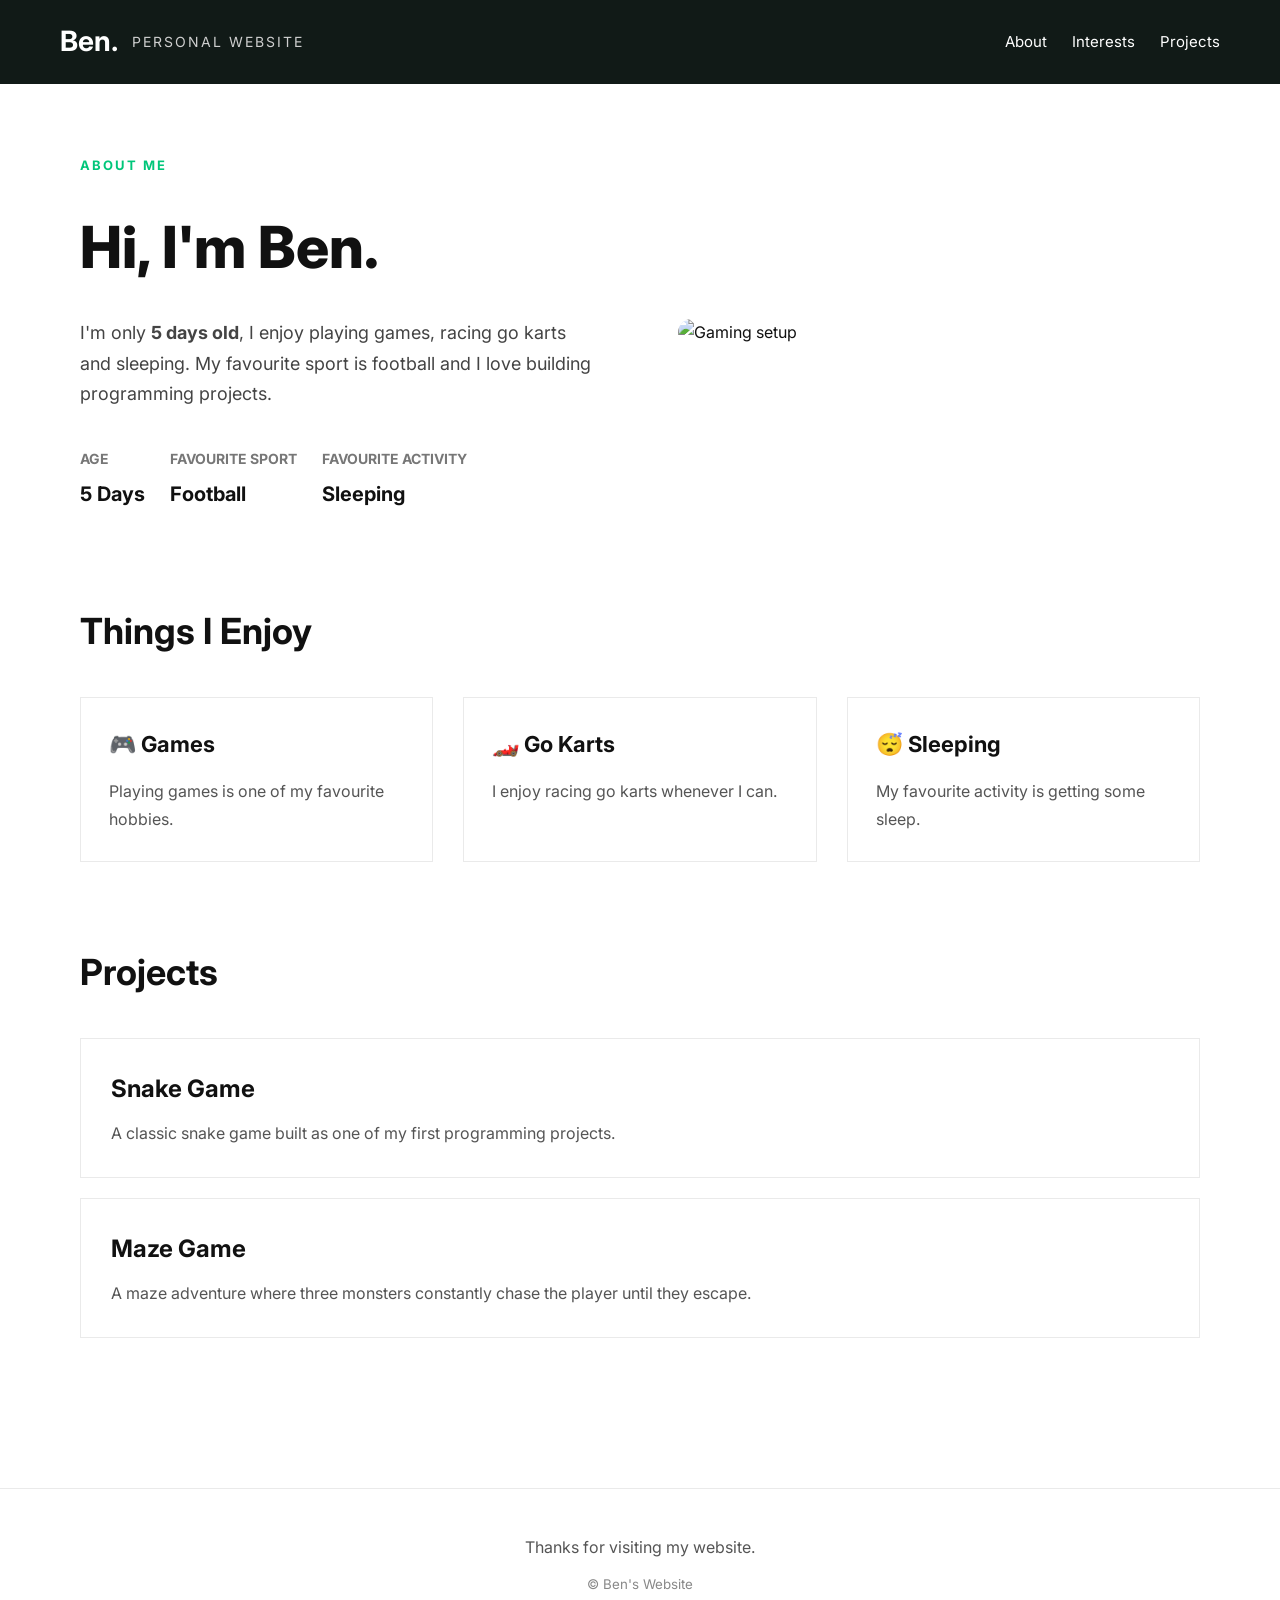
==== ai class ben/experiment website/index.html @ a84da97a "Add files via upload" ====
<!DOCTYPE html>
<html lang="en">
<head>

    <meta charset="UTF-8">

    <meta name="viewport" content="width=device-width, initial-scale=1.0">

    <title>Ben | Personal Website</title>

    <link rel="stylesheet" href="style.css">

    <link rel="preconnect" href="https://fonts.googleapis.com">

    <link rel="preconnect" href="https://fonts.gstatic.com" crossorigin>

    <link href="https://fonts.googleapis.com/css2?family=Inter:wght@300;400;500;600;700;800&display=swap" rel="stylesheet">

</head>

<body>

<!-- ================= HEADER ================= -->

<header>

    <div class="header-left">

        <h2 class="logo">Ben.</h2>

        <span class="tag">personal website</span>

    </div>

    <nav>

        <a href="#about">About</a>

        <a href="#interests">Interests</a>

        <a href="#projects">Projects</a>

    </nav>

</header>

<!-- ================= MAIN ================= -->

<main>

    <!-- ================= HERO ================= -->

    <section class="hero">

        <div class="hero-content">

            <span class="small-title">

                ABOUT ME

            </span>

            <h1>

                Hi, I'm Ben.

            </h1>

            <p class="intro">

                I'm only <strong>5 days old</strong>, I enjoy playing games,
                racing go karts and sleeping. My favourite sport is football
                and I love building programming projects.

            </p>

            <div class="stats">

                <div class="stat">

                    <h3>Age</h3>

                    <p>5 Days</p>

                </div>

                <div class="stat">

                    <h3>Favourite Sport</h3>

                    <p>Football</p>

                </div>

                <div class="stat">

                    <h3>Favourite Activity</h3>

                    <p>Sleeping</p>

                </div>

            </div>

        </div>

        <div class="hero-image">

            <img
            src="https://images.unsplash.com/photo-1518770660439-4636190af475?auto=format&fit=crop&w=900&q=80"
            alt="Gaming setup">

        </div>

    </section>

    <!-- ================= INTERESTS ================= -->

    <section
    class="section"
    id="interests">

        <h2>

            Things I Enjoy

        </h2>

        <div class="cards">

            <article class="card">

                <h3>🎮 Games</h3>

                <p>

                    Playing games is one of my favourite hobbies.

                </p>

            </article>

            <article class="card">

                <h3>🏎️ Go Karts</h3>

                <p>

                    I enjoy racing go karts whenever I can.

                </p>

            </article>

            <article class="card">

                <h3>😴 Sleeping</h3>

                <p>

                    My favourite activity is getting some sleep.

                </p>

            </article>

        </div>

    </section>

    <!-- ================= PROJECTS ================= -->

    <section
    class="section"
    id="projects">

        <h2>

            Projects

        </h2>

        <div class="project-list">

            <article class="project">

                <h3>Snake Game</h3>

                <p>

                    A classic snake game built as one of my first programming
                    projects.

                </p>

            </article>

            <article class="project">

                <h3>Maze Game</h3>

                <p>

                    A maze adventure where three monsters constantly chase the
                    player until they escape.

                </p>

            </article>

        </div>

    </section>

</main>

<!-- ================= FOOTER ================= -->

<footer>

    <p>

        Thanks for visiting my website.

    </p>

    <small>

        © Ben's Website

    </small>

</footer>

</body>
</html>
---- ai class ben/experiment website/style.css ----
/* ==========================================================
   GLOBAL
========================================================== */

*{
    margin:0;
    padding:0;
    box-sizing:border-box;
}

html{
    scroll-behavior:smooth;
}

body{

    font-family:'Inter',sans-serif;

    background:#ffffff;

    color:#111111;

    line-height:1.7;

}

/* ==========================================================
   HEADER
========================================================== */

header{

    display:flex;

    justify-content:space-between;

    align-items:center;

    padding:18px 60px;

    background:#111A17;

}

.header-left{

    display:flex;

    align-items:center;

    gap:14px;

}

.logo{

    color:white;

    font-size:28px;

    font-weight:700;

}

.tag{

    color:#cfcfcf;

    font-size:14px;

    text-transform:uppercase;

    letter-spacing:2px;

}

nav{

    display:flex;

    gap:25px;

}

nav a{

    color:white;

    text-decoration:none;

    font-size:15px;

    transition:.25s;

}

nav a:hover{

    opacity:.65;

}

/* ==========================================================
   MAIN
========================================================== */

main{

    max-width:1200px;

    margin:auto;

    padding:70px 40px;

}

/* ==========================================================
   HERO
========================================================== */

.hero{

    display:flex;

    justify-content:space-between;

    align-items:center;

    gap:70px;

    margin-bottom:90px;

}

.hero-content{

    flex:1;

    display:flex;

    flex-direction:column;

    gap:22px;

}

.small-title{

    color:#00C67A;

    letter-spacing:2px;

    font-size:13px;

    font-weight:700;

}

.hero h1{

    font-size:58px;

    font-weight:800;

}

.intro{

    max-width:520px;

    color:#444;

    font-size:18px;

}

.hero-image{

    flex:1;

    display:flex;

    justify-content:center;

}

.hero-image img{

    width:100%;

    max-width:520px;

    border-radius:24px;

    object-fit:cover;

}

/* ==========================================================
   STATS
========================================================== */

.stats{

    display:flex;

    gap:25px;

    margin-top:15px;

    flex-wrap:wrap;

}

.stat{

    display:flex;

    flex-direction:column;

    gap:6px;

}

.stat h3{

    font-size:14px;

    color:#777;

    text-transform:uppercase;

}

.stat p{

    font-size:20px;

    font-weight:700;

}

/* ==========================================================
   SECTIONS
========================================================== */

.section{

    display:flex;

    flex-direction:column;

    gap:35px;

    margin-bottom:80px;

}

.section h2{

    font-size:36px;

}

/* ==========================================================
   CARDS
========================================================== */

.cards{

    display:flex;

    gap:30px;

    flex-wrap:wrap;

}

.card{

    flex:1;

    min-width:260px;

    padding:28px;

    border:1px solid #EAEAEA;

}

.card h3{

    margin-bottom:15px;

    font-size:22px;

}

.card p{

    color:#555;

}

/* ==========================================================
   PROJECTS
========================================================== */

.project-list{

    display:flex;

    flex-direction:column;

    gap:20px;

}

.project{

    border:1px solid #EAEAEA;

    padding:30px;

}

.project h3{

    margin-bottom:10px;

    font-size:24px;

}

.project p{

    color:#555;

}

/* ==========================================================
   FOOTER
========================================================== */

footer{

    display:flex;

    flex-direction:column;

    justify-content:center;

    align-items:center;

    gap:12px;

    padding:45px;

    border-top:1px solid #EAEAEA;

    color:#555;

}

footer small{

    color:#888;

}

/* ==========================================================
   RESPONSIVE
========================================================== */

@media(max-width:900px){

    header{

        flex-direction:column;

        gap:20px;

        padding:25px;

    }

    nav{

        flex-wrap:wrap;

        justify-content:center;

    }

    .hero{

        flex-direction:column;

        text-align:center;

    }

    .hero-content{

        align-items:center;

    }

    .intro{

        max-width:100%;

    }

    .stats{

        justify-content:center;

    }

    .cards{

        flex-direction:column;

    }

    main{

        padding:40px 25px;

    }

}
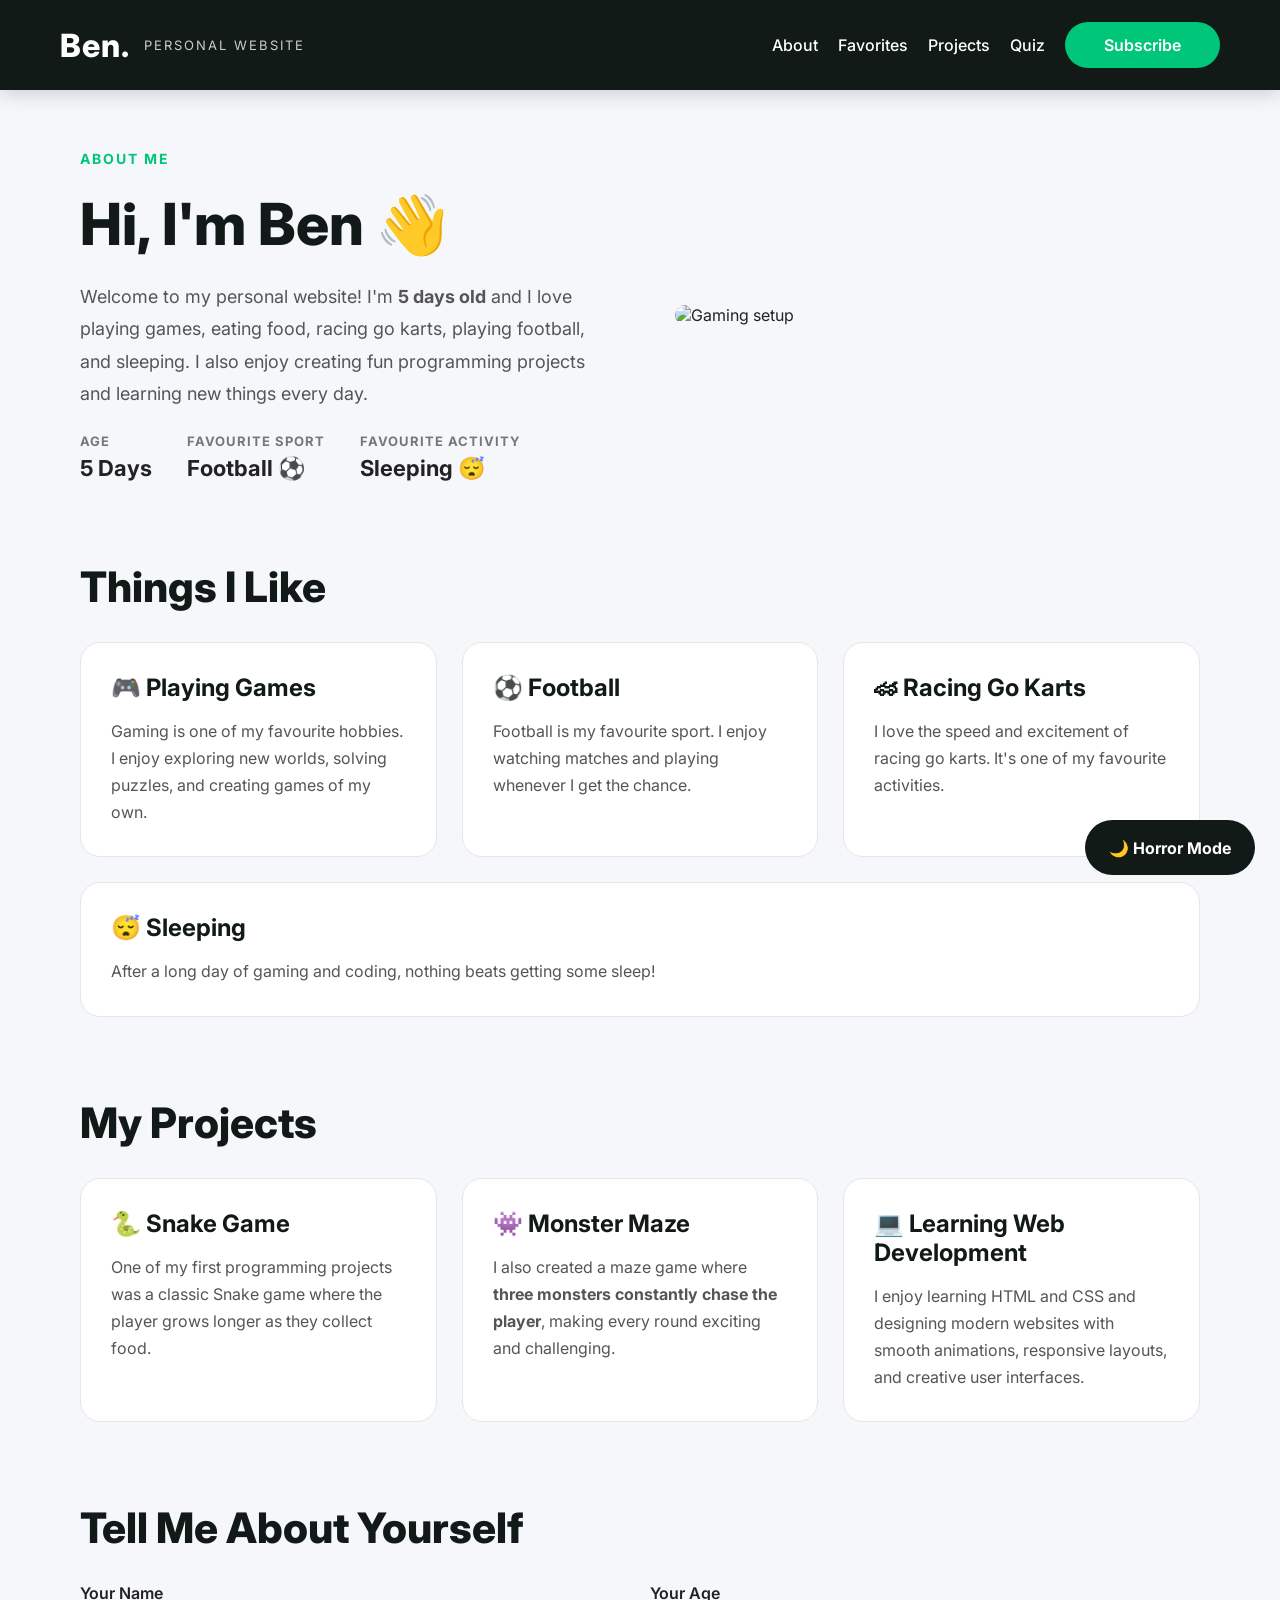
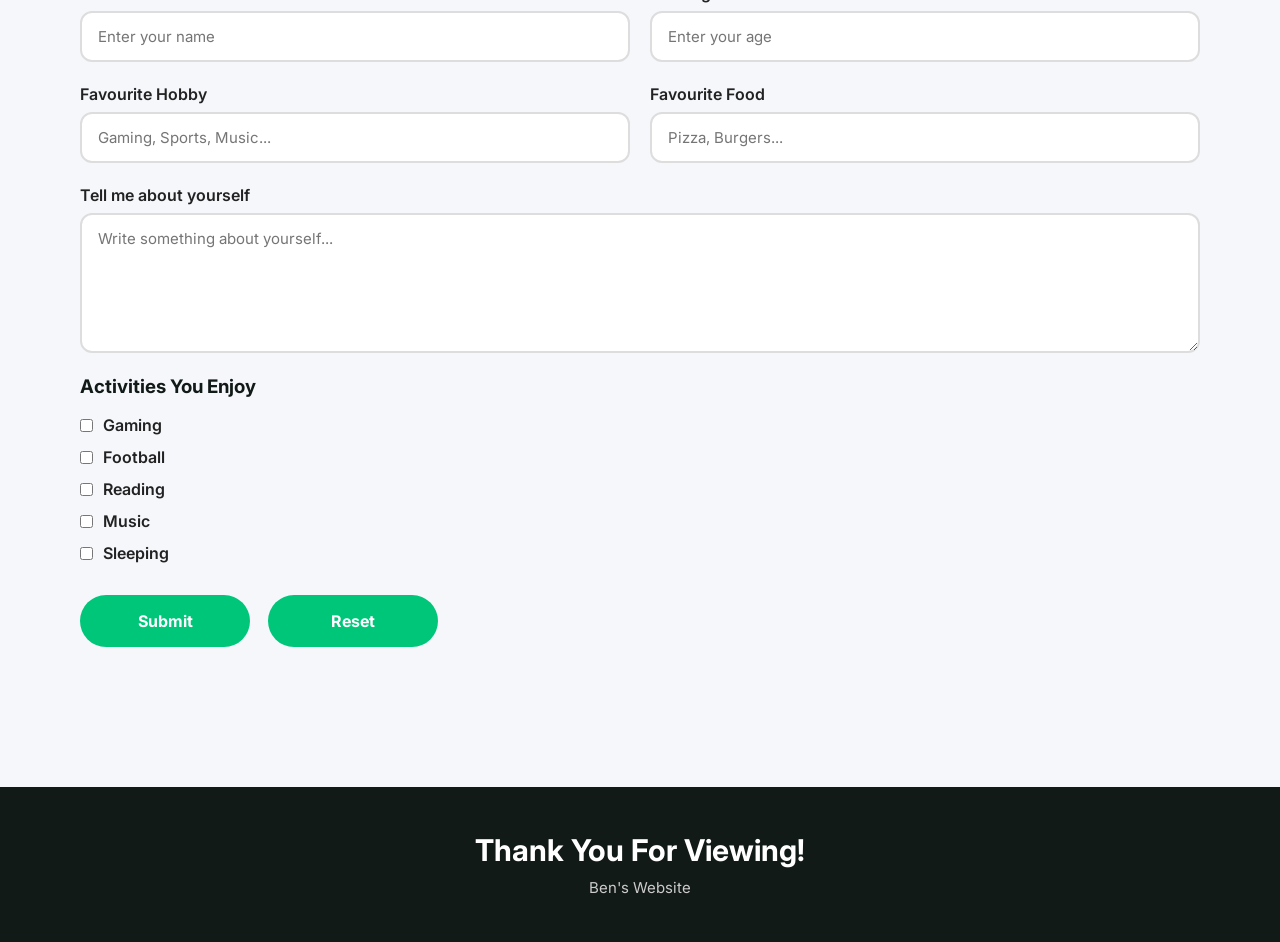
==== commit 67b4d9cb: "Add files via upload" ====
--- a/ai class ben/experiment website/index.html
+++ b/ai class ben/experiment website/index.html
@@ -1,12 +1,13 @@
 <!DOCTYPE html>
 <html lang="en">
+
 <head>
 
     <meta charset="UTF-8">
 
     <meta name="viewport" content="width=device-width, initial-scale=1.0">
 
-    <title>Ben | Personal Website</title>
+    <title>Ben's Personal Website</title>
 
     <link rel="stylesheet" href="style.css">
 
@@ -20,15 +21,32 @@
 
 <body>
 
-<!-- ================= HEADER ================= -->
+<!-- ==========================================================
+     HORROR MODE TOGGLE
+========================================================== -->
+
+<input
+    type="checkbox"
+    id="horror-mode"
+    class="horror-toggle">
+
+<div class="website">
+
+<!-- ==========================================================
+     HEADER
+========================================================== -->
 
 <header>
 
     <div class="header-left">
 
-        <h2 class="logo">Ben.</h2>
-
-        <span class="tag">personal website</span>
+        <h2 class="logo">
+            Ben.
+        </h2>
+
+        <span class="tag">
+            Personal Website
+        </span>
 
     </div>
 
@@ -36,201 +54,366 @@
 
         <a href="#about">About</a>
 
-        <a href="#interests">Interests</a>
+        <a href="#favorites">Favorites</a>
 
         <a href="#projects">Projects</a>
 
+        <a href="#quiz">Quiz</a>
+
+        <div class="subscribe-wrapper">
+
+            <input
+                type="checkbox"
+                id="subscribe-toggle"
+                class="subscribe-toggle">
+
+            <label
+                for="subscribe-toggle"
+                class="subscribe-btn">
+
+                <span class="subscribe-text">
+                    Subscribe
+                </span>
+
+                <span class="subscribed-text">
+                    ✓ Subscribed
+                </span>
+
+            </label>
+
+        </div>
+
     </nav>
 
 </header>
 
-<!-- ================= MAIN ================= -->
+<!-- ==========================================================
+     MAIN
+========================================================== -->
 
 <main>
 
-    <!-- ================= HERO ================= -->
-
-    <section class="hero">
-
-        <div class="hero-content">
-
-            <span class="small-title">
-
-                ABOUT ME
-
-            </span>
-
-            <h1>
-
-                Hi, I'm Ben.
-
-            </h1>
-
-            <p class="intro">
-
-                I'm only <strong>5 days old</strong>, I enjoy playing games,
-                racing go karts and sleeping. My favourite sport is football
-                and I love building programming projects.
-
-            </p>
-
-            <div class="stats">
-
-                <div class="stat">
-
-                    <h3>Age</h3>
-
-                    <p>5 Days</p>
-
-                </div>
-
-                <div class="stat">
-
-                    <h3>Favourite Sport</h3>
-
-                    <p>Football</p>
-
-                </div>
-
-                <div class="stat">
-
-                    <h3>Favourite Activity</h3>
-
-                    <p>Sleeping</p>
-
-                </div>
-
-            </div>
-
-        </div>
-
-        <div class="hero-image">
-
-            <img
-            src="https://images.unsplash.com/photo-1518770660439-4636190af475?auto=format&fit=crop&w=900&q=80"
+<!-- ==========================================================
+     HERO
+========================================================== -->
+
+<section
+    class="hero"
+    id="about">
+
+    <div class="hero-content">
+
+        <span class="small-title">
+            ABOUT ME
+        </span>
+
+        <h1>
+            Hi, I'm Ben 👋
+        </h1>
+
+        <p class="intro">
+
+            Welcome to my personal website!
+
+            I'm <strong>5 days old</strong> and I love
+            playing games, eating food, racing go karts,
+            playing football, and sleeping.
+
+            I also enjoy creating fun programming projects
+            and learning new things every day.
+
+        </p>
+
+        <div class="stats">
+
+            <div class="stat">
+
+                <h3>Age</h3>
+
+                <p>5 Days</p>
+
+            </div>
+
+            <div class="stat">
+
+                <h3>Favourite Sport</h3>
+
+                <p>Football ⚽</p>
+
+            </div>
+
+            <div class="stat">
+
+                <h3>Favourite Activity</h3>
+
+                <p>Sleeping 😴</p>
+
+            </div>
+
+        </div>
+
+    </div>
+
+    <div class="hero-image">
+
+        <img
+            src="https://images.unsplash.com/photo-1511512578047-dfb367046420?auto=format&fit=crop&w=1000&q=80"
             alt="Gaming setup">
 
-        </div>
-
-    </section>
-
-    <!-- ================= INTERESTS ================= -->
-
-    <section
+    </div>
+
+</section>
+<!-- ==========================================================
+     FAVORITES
+========================================================== -->
+
+<section
     class="section"
-    id="interests">
-
-        <h2>
-
-            Things I Enjoy
-
-        </h2>
-
-        <div class="cards">
-
-            <article class="card">
-
-                <h3>🎮 Games</h3>
-
-                <p>
-
-                    Playing games is one of my favourite hobbies.
-
-                </p>
-
-            </article>
-
-            <article class="card">
-
-                <h3>🏎️ Go Karts</h3>
-
-                <p>
-
-                    I enjoy racing go karts whenever I can.
-
-                </p>
-
-            </article>
-
-            <article class="card">
-
-                <h3>😴 Sleeping</h3>
-
-                <p>
-
-                    My favourite activity is getting some sleep.
-
-                </p>
-
-            </article>
-
-        </div>
-
-    </section>
-
-    <!-- ================= PROJECTS ================= -->
-
-    <section
+    id="favorites">
+
+    <h2>Things I Like</h2>
+
+    <div class="cards">
+
+        <article class="card">
+
+            <h3>🎮 Playing Games</h3>
+
+            <p>
+                Gaming is one of my favourite hobbies.
+                I enjoy exploring new worlds, solving
+                puzzles, and creating games of my own.
+            </p>
+
+        </article>
+
+        <article class="card">
+
+            <h3>⚽ Football</h3>
+
+            <p>
+                Football is my favourite sport.
+                I enjoy watching matches and playing
+                whenever I get the chance.
+            </p>
+
+        </article>
+
+        <article class="card">
+
+            <h3>🏎 Racing Go Karts</h3>
+
+            <p>
+                I love the speed and excitement of
+                racing go karts. It's one of my
+                favourite activities.
+            </p>
+
+        </article>
+
+        <article class="card">
+
+            <h3>😴 Sleeping</h3>
+
+            <p>
+                After a long day of gaming and coding,
+                nothing beats getting some sleep!
+            </p>
+
+        </article>
+
+    </div>
+
+</section>
+
+<!-- ==========================================================
+     PROJECTS
+========================================================== -->
+
+<section
     class="section"
     id="projects">
 
-        <h2>
-
-            Projects
-
-        </h2>
-
-        <div class="project-list">
-
-            <article class="project">
-
-                <h3>Snake Game</h3>
-
-                <p>
-
-                    A classic snake game built as one of my first programming
-                    projects.
-
-                </p>
-
-            </article>
-
-            <article class="project">
-
-                <h3>Maze Game</h3>
-
-                <p>
-
-                    A maze adventure where three monsters constantly chase the
-                    player until they escape.
-
-                </p>
-
-            </article>
-
-        </div>
-
-    </section>
+    <h2>My Projects</h2>
+
+    <div class="cards">
+
+        <article class="card">
+
+            <h3>🐍 Snake Game</h3>
+
+            <p>
+                One of my first programming projects
+                was a classic Snake game where the
+                player grows longer as they collect food.
+            </p>
+
+        </article>
+
+        <article class="card">
+
+            <h3>👾 Monster Maze</h3>
+
+            <p>
+                I also created a maze game where
+                <strong>three monsters constantly chase
+                the player</strong>, making every round
+                exciting and challenging.
+            </p>
+
+        </article>
+
+        <article class="card">
+
+            <h3>💻 Learning Web Development</h3>
+
+            <p>
+                I enjoy learning HTML and CSS and
+                designing modern websites with smooth
+                animations, responsive layouts, and
+                creative user interfaces.
+            </p>
+
+        </article>
+
+    </div>
+
+</section>
+
+<!-- ==========================================================
+     QUIZ
+========================================================== -->
+
+<section
+    class="section"
+    id="quiz">
+
+    <h2>Tell Me About Yourself</h2>
+
+    <form>
+
+        <div class="form-row">
+
+            <div class="form-group">
+
+                <label>Your Name</label>
+
+                <input
+                    type="text"
+                    placeholder="Enter your name">
+
+            </div>
+
+            <div class="form-group">
+
+                <label>Your Age</label>
+
+                <input
+                    type="number"
+                    placeholder="Enter your age">
+
+            </div>
+
+        </div>
+
+        <div class="form-row">
+
+            <div class="form-group">
+
+                <label>Favourite Hobby</label>
+
+                <input
+                    type="text"
+                    placeholder="Gaming, Sports, Music...">
+
+            </div>
+
+            <div class="form-group">
+
+                <label>Favourite Food</label>
+
+                <input
+                    type="text"
+                    placeholder="Pizza, Burgers...">
+
+            </div>
+
+        </div>
+
+        <div class="form-column">
+
+            <label>Tell me about yourself</label>
+
+            <textarea
+                rows="5"
+                placeholder="Write something about yourself..."></textarea>
+
+        </div>
+
+        <div class="checkbox-group">
+
+            <h3>Activities You Enjoy</h3>
+
+            <label><input type="checkbox"> Gaming</label>
+
+            <label><input type="checkbox"> Football</label>
+
+            <label><input type="checkbox"> Reading</label>
+
+            <label><input type="checkbox"> Music</label>
+
+            <label><input type="checkbox"> Sleeping</label>
+
+        </div>
+
+        <div class="buttons">
+
+            <button type="submit">
+                Submit
+            </button>
+
+            <button type="reset">
+                Reset
+            </button>
+
+        </div>
+
+    </form>
+
+</section>
 
 </main>
 
-<!-- ================= FOOTER ================= -->
+<!-- ==========================================================
+     HORROR MODE BUTTON
+========================================================== -->
+
+<label
+    for="horror-mode"
+    class="horror-button">
+
+    🌙 Horror Mode
+
+</label>
+
+<!-- ==========================================================
+     FOOTER
+========================================================== -->
 
 <footer>
 
+    <h2>
+        Thank You For Viewing!
+    </h2>
+
     <p>
-
-        Thanks for visiting my website.
-
+        Ben's Website
     </p>
 
-    <small>
-
-        © Ben's Website
-
-    </small>
-
 </footer>
 
+</div>
+
 </body>
+
 </html>
--- a/ai class ben/experiment website/style.css
+++ b/ai class ben/experiment website/style.css
@@ -1,11 +1,12 @@
 /* ==========================================================
-   GLOBAL
+   GLOBAL STYLES
 ========================================================== */
 
 *{
     margin:0;
     padding:0;
     box-sizing:border-box;
+    font-family:'Inter',sans-serif;
 }
 
 html{
@@ -13,366 +14,1124 @@
 }
 
 body{
-
-    font-family:'Inter',sans-serif;
+    background:#f5f7fb;
+    color:#222;
+    overflow-x:hidden;
+}
+
+.website{
+
+    display:flex;
+
+    flex-direction:column;
+
+    min-height:100vh;
+
+    transition:
+        background .6s ease,
+        color .6s ease;
+
+}
+
+main{
+
+    display:flex;
+
+    flex-direction:column;
+
+    gap:80px;
+
+    width:100%;
+
+    max-width:1200px;
+
+    margin:auto;
+
+    padding:60px 40px;
+
+}
+
+/* ==========================================================
+   HEADER
+========================================================== */
+
+header{
+
+    display:flex;
+
+    justify-content:space-between;
+
+    align-items:center;
+
+    padding:22px 60px;
+
+    background:#111A17;
+
+    color:white;
+
+    position:sticky;
+
+    top:0;
+
+    z-index:1000;
+
+    box-shadow:0 5px 18px rgba(0,0,0,.15);
+
+}
+
+.header-left{
+
+    display:flex;
+
+    align-items:center;
+
+    gap:14px;
+
+}
+
+.logo{
+
+    font-size:32px;
+
+    font-weight:800;
+
+    letter-spacing:1px;
+
+}
+
+.tag{
+
+    font-size:13px;
+
+    color:#cccccc;
+
+    text-transform:uppercase;
+
+    letter-spacing:2px;
+
+}
+
+/* ==========================================================
+   NAVIGATION
+========================================================== */
+
+nav{
+
+    display:flex;
+
+    align-items:center;
+
+    gap:20px;
+
+}
+
+nav a{
+
+    text-decoration:none;
+
+    color:white;
+
+    font-weight:500;
+
+    transition:
+        color .25s,
+        transform .25s;
+
+}
+
+nav a:hover{
+
+    color:#00C67A;
+
+    transform:translateY(-2px);
+
+}
+
+/* ==========================================================
+   SUBSCRIBE BUTTON
+========================================================== */
+
+.subscribe-wrapper{
+
+    display:flex;
+
+    align-items:center;
+
+}
+
+.subscribe-toggle{
+
+    display:none;
+
+}
+
+.subscribe-btn{
+
+    display:flex;
+
+    justify-content:center;
+
+    align-items:center;
+
+    width:155px;
+
+    height:46px;
+
+    border-radius:999px;
+
+    background:#00C67A;
+
+    color:white;
+
+    cursor:pointer;
+
+    overflow:hidden;
+
+    position:relative;
+
+    transition:
+        transform .3s,
+        box-shadow .3s,
+        background .3s;
+
+}
+
+.subscribe-btn:hover{
+
+    transform:translateY(-3px);
+
+    box-shadow:0 10px 24px rgba(0,198,122,.35);
+
+}
+
+.subscribe-text,
+.subscribed-text{
+
+    position:absolute;
+
+    font-weight:600;
+
+    transition:.35s;
+
+}
+
+.subscribed-text{
+
+    opacity:0;
+
+    transform:translateY(18px);
+
+}
+
+.subscribe-toggle:checked + .subscribe-btn{
+
+    background:#2d6cdf;
+
+    animation:subscribePop .5s ease;
+
+}
+
+.subscribe-toggle:checked + .subscribe-btn .subscribe-text{
+
+    opacity:0;
+
+    transform:translateY(-18px);
+
+}
+
+.subscribe-toggle:checked + .subscribe-btn .subscribed-text{
+
+    opacity:1;
+
+    transform:translateY(0);
+
+}
+
+@keyframes subscribePop{
+
+    0%{
+
+        transform:scale(1);
+
+    }
+
+    40%{
+
+        transform:scale(1.08);
+
+    }
+
+    70%{
+
+        transform:scale(.96);
+
+    }
+
+    100%{
+
+        transform:scale(1);
+
+    }
+
+}
+
+/* ==========================================================
+   HERO
+========================================================== */
+
+.hero{
+
+    display:flex;
+
+    justify-content:space-between;
+
+    align-items:center;
+
+    gap:60px;
+
+}
+
+.hero-content{
+
+    flex:1;
+
+    display:flex;
+
+    flex-direction:column;
+
+    gap:22px;
+
+}
+
+.small-title{
+
+    color:#00C67A;
+
+    font-size:14px;
+
+    font-weight:700;
+
+    letter-spacing:2px;
+
+}
+
+.hero h1{
+
+    font-size:58px;
+
+    font-weight:800;
+
+    color:#111A17;
+
+}
+
+.intro{
+
+    font-size:18px;
+
+    color:#555;
+
+    line-height:1.8;
+
+}
+
+.hero-image{
+
+    flex:1;
+
+    display:flex;
+
+    justify-content:center;
+
+    align-items:center;
+
+}
+
+.hero-image img{
+
+    width:100%;
+
+    max-width:520px;
+
+    border-radius:24px;
+
+    object-fit:cover;
+
+    transition:.5s;
+
+}
+
+.hero-image img:hover{
+
+    transform:scale(1.02);
+
+}
+
+/* ==========================================================
+   STATS
+========================================================== */
+
+.stats{
+
+    display:flex;
+
+    gap:35px;
+
+    flex-wrap:wrap;
+
+}
+
+.stat{
+
+    display:flex;
+
+    flex-direction:column;
+
+    gap:6px;
+
+}
+
+.stat h3{
+
+    color:#777;
+
+    font-size:13px;
+
+    letter-spacing:1px;
+
+    text-transform:uppercase;
+
+}
+
+.stat p{
+
+    font-size:22px;
+
+    font-weight:700;
+
+}
+
+/* ==========================================================
+   HORROR MODE BUTTON
+========================================================== */
+
+.horror-toggle{
+
+    display:none;
+
+}
+
+.horror-button{
+
+    position:fixed;
+
+    bottom:25px;
+
+    right:25px;
+
+    display:flex;
+
+    justify-content:center;
+
+    align-items:center;
+
+    width:170px;
+
+    height:55px;
+
+    border-radius:999px;
+
+    background:#111A17;
+
+    color:white;
+
+    cursor:pointer;
+
+    font-weight:700;
+
+    transition:
+        transform .3s,
+        background .3s,
+        box-shadow .3s;
+
+    z-index:5000;
+
+}
+
+.horror-button:hover{
+
+    transform:translateY(-4px);
+
+    background:#8b0000;
+
+    box-shadow:0 0 25px rgba(255,0,0,.35);
+
+}
+
+.horror-toggle:checked ~ .website{
+
+    background:#0b0b0b;
+
+    color:#eeeeee;
+
+}
+
+.horror-toggle:checked ~ .website header{
+
+    background:#000000;
+
+}
+
+.horror-toggle:checked ~ .website .logo{
+
+    color:#ff4444;
+
+    text-shadow:0 0 12px rgba(255,0,0,.7);
+
+}
+
+.horror-toggle:checked ~ .website nav a{
+
+    color:#ff6666;
+
+}
+
+.horror-toggle:checked ~ .website .hero h1{
+
+    color:#ff4444;
+
+}
+
+.horror-toggle:checked ~ .website .intro{
+
+    color:#dddddd;
+
+}
+
+.horror-toggle:checked ~ .website .hero-image img{
+
+    filter:
+        grayscale(100%)
+        brightness(.45)
+        contrast(1.5);
+
+}
+/* ==========================================================
+   SECTIONS
+========================================================== */
+
+.section{
+
+    display:flex;
+
+    flex-direction:column;
+
+    gap:30px;
+
+}
+
+.section h2{
+
+    font-size:42px;
+
+    font-weight:800;
+
+    color:#111A17;
+
+    transition:.4s;
+
+}
+
+/* ==========================================================
+   CARDS
+========================================================== */
+
+.cards{
+
+    display:flex;
+
+    gap:25px;
+
+    flex-wrap:wrap;
+
+}
+
+.card{
+
+    flex:1;
+
+    min-width:280px;
+
+    display:flex;
+
+    flex-direction:column;
+
+    gap:16px;
+
+    padding:30px;
 
     background:#ffffff;
 
-    color:#111111;
+    border-radius:20px;
+
+    border:1px solid #e6e6e6;
+
+    transition:
+        transform .35s ease,
+        box-shadow .35s ease,
+        background .5s ease,
+        border-color .5s ease;
+
+}
+
+.card:hover{
+
+    transform:translateY(-8px);
+
+    box-shadow:0 18px 40px rgba(0,0,0,.12);
+
+}
+
+.card h3{
+
+    font-size:24px;
+
+    color:#111A17;
+
+}
+
+.card p{
+
+    color:#555555;
 
     line-height:1.7;
 
 }
 
 /* ==========================================================
-   HEADER
-========================================================== */
-
-header{
-
-    display:flex;
-
-    justify-content:space-between;
+   QUIZ
+========================================================== */
+
+form{
+
+    display:flex;
+
+    flex-direction:column;
+
+    gap:22px;
+
+}
+
+.form-row{
+
+    display:flex;
+
+    gap:20px;
+
+    flex-wrap:wrap;
+
+}
+
+.form-group{
+
+    flex:1;
+
+    display:flex;
+
+    flex-direction:column;
+
+    gap:8px;
+
+}
+
+.form-column{
+
+    display:flex;
+
+    flex-direction:column;
+
+    gap:8px;
+
+}
+
+label{
+
+    font-weight:600;
+
+    color:#222;
+
+}
+
+input[type="text"],
+input[type="number"],
+textarea{
+
+    width:100%;
+
+    padding:14px 16px;
+
+    border:2px solid #dddddd;
+
+    border-radius:12px;
+
+    background:#ffffff;
+
+    font-size:15px;
+
+    transition:
+        border-color .3s,
+        box-shadow .3s,
+        background .4s,
+        color .4s;
+
+}
+
+textarea{
+
+    min-height:140px;
+
+    resize:vertical;
+
+}
+
+input:focus,
+textarea:focus{
+
+    outline:none;
+
+    border-color:#00C67A;
+
+    box-shadow:0 0 15px rgba(0,198,122,.25);
+
+}
+
+/* ==========================================================
+   CHECKBOXES
+========================================================== */
+
+.checkbox-group{
+
+    display:flex;
+
+    flex-direction:column;
+
+    gap:12px;
+
+}
+
+.checkbox-group h3{
+
+    margin-bottom:5px;
+
+    color:#111A17;
+
+}
+
+.checkbox-group label{
+
+    display:flex;
 
     align-items:center;
 
-    padding:18px 60px;
+    gap:10px;
+
+    cursor:pointer;
+
+}
+
+.checkbox-group input{
+
+    accent-color:#00C67A;
+
+}
+
+/* ==========================================================
+   HORROR MODE
+========================================================== */
+
+.horror-toggle:checked ~ .website .section h2{
+
+    color:#ff4444;
+
+    text-shadow:0 0 12px rgba(255,0,0,.55);
+
+}
+
+.horror-toggle:checked ~ .website .card{
+
+    background:#131313;
+
+    border-color:#5d0000;
+
+    box-shadow:0 0 20px rgba(255,0,0,.08);
+
+}
+
+.horror-toggle:checked ~ .website .card h3{
+
+    color:#ff6666;
+
+}
+
+.horror-toggle:checked ~ .website .card p{
+
+    color:#dddddd;
+
+}
+
+.horror-toggle:checked ~ .website label{
+
+    color:#eeeeee;
+
+}
+
+.horror-toggle:checked ~ .website input[type="text"],
+.horror-toggle:checked ~ .website input[type="number"],
+.horror-toggle:checked ~ .website textarea{
+
+    background:#1b1b1b;
+
+    color:#ffffff;
+
+    border-color:#5d0000;
+
+}
+
+.horror-toggle:checked ~ .website input::placeholder,
+.horror-toggle:checked ~ .website textarea::placeholder{
+
+    color:#999999;
+
+}
+
+.horror-toggle:checked ~ .website .checkbox-group h3{
+
+    color:#ff5555;
+
+}
+
+.horror-toggle:checked ~ .website .checkbox-group input{
+
+    accent-color:#ff4444;
+
+}
+/* ==========================================================
+   BUTTONS
+========================================================== */
+
+.buttons{
+
+    display:flex;
+
+    gap:18px;
+
+    flex-wrap:wrap;
+
+    margin-top:10px;
+
+}
+
+button{
+
+    display:flex;
+
+    justify-content:center;
+
+    align-items:center;
+
+    min-width:170px;
+
+    height:52px;
+
+    border:none;
+
+    border-radius:999px;
+
+    background:#00C67A;
+
+    color:#ffffff;
+
+    font-size:16px;
+
+    font-weight:700;
+
+    cursor:pointer;
+
+    transition:
+        transform .25s ease,
+        background .25s ease,
+        box-shadow .25s ease;
+
+}
+
+button:hover{
+
+    transform:translateY(-4px);
+
+    background:#00a866;
+
+    box-shadow:0 12px 28px rgba(0,198,122,.35);
+
+}
+
+button:active{
+
+    transform:translateY(-1px);
+
+}
+
+/* ==========================================================
+   HORROR MODE OVERLAY
+========================================================== */
+
+.website::before{
+
+    content:"";
+
+    position:fixed;
+
+    inset:0;
+
+    pointer-events:none;
+
+    opacity:0;
+
+    transition:opacity .6s ease;
+
+    background:
+        radial-gradient(circle at center,
+        rgba(255,0,0,.08),
+        rgba(0,0,0,.92));
+
+    z-index:900;
+
+}
+
+.website::after{
+
+    content:"";
+
+    position:fixed;
+
+    inset:0;
+
+    pointer-events:none;
+
+    opacity:0;
+
+    transition:opacity .6s ease;
+
+    background:
+        repeating-linear-gradient(
+            0deg,
+            transparent 0px,
+            transparent 3px,
+            rgba(255,255,255,.02) 4px
+        );
+
+    z-index:901;
+
+}
+
+.horror-toggle:checked ~ .website::before{
+
+    opacity:1;
+
+}
+
+.horror-toggle:checked ~ .website::after{
+
+    opacity:.9;
+
+    animation:staticNoise .18s steps(2) infinite;
+
+}
+
+/* ==========================================================
+   HORROR MODE EFFECTS
+========================================================== */
+
+.horror-toggle:checked ~ .website{
+
+    position:relative;
+
+    overflow-x:hidden;
+
+}
+
+.horror-toggle:checked ~ .website main{
+
+    animation:slowPulse 8s ease-in-out infinite;
+
+}
+
+.horror-toggle:checked ~ .website .hero h1{
+
+    text-shadow:
+        0 0 12px rgba(255,0,0,.75),
+        0 0 28px rgba(255,0,0,.45);
+
+    animation:titleGlitch 5s infinite;
+
+}
+
+.horror-toggle:checked ~ .website .logo{
+
+    animation:titleGlitch 6s infinite;
+
+}
+
+.horror-toggle:checked ~ .website footer{
+
+    background:#050505;
+
+    color:#cccccc;
+
+    border-top:1px solid #330000;
+
+}
+
+.horror-toggle:checked ~ .website .hero-image img{
+
+    animation:floatImage 8s ease-in-out infinite;
+
+}
+
+/* ==========================================================
+   ANIMATIONS
+========================================================== */
+
+@keyframes titleGlitch{
+
+    0%,100%{
+
+        transform:translateX(0);
+
+    }
+
+    2%{
+
+        transform:translateX(-2px);
+
+    }
+
+    4%{
+
+        transform:translateX(3px);
+
+    }
+
+    6%{
+
+        transform:translateX(-1px);
+
+    }
+
+    8%{
+
+        transform:translateX(0);
+
+    }
+
+}
+
+@keyframes staticNoise{
+
+    from{
+
+        transform:translateY(0);
+
+    }
+
+    to{
+
+        transform:translateY(5px);
+
+    }
+
+}
+
+@keyframes slowPulse{
+
+    0%,100%{
+
+        filter:brightness(1);
+
+    }
+
+    50%{
+
+        filter:brightness(.88);
+
+    }
+
+}
+
+@keyframes floatImage{
+
+    0%,100%{
+
+        transform:translateY(0);
+
+    }
+
+    50%{
+
+        transform:translateY(-8px);
+
+    }
+
+}
+
+/* ==========================================================
+   FOOTER
+========================================================== */
+
+footer{
+
+    display:flex;
+
+    flex-direction:column;
+
+    justify-content:center;
+
+    align-items:center;
+
+    gap:10px;
+
+    padding:45px 20px;
+
+    margin-top:80px;
 
     background:#111A17;
 
-}
-
-.header-left{
-
-    display:flex;
-
-    align-items:center;
-
-    gap:14px;
-
-}
-
-.logo{
-
     color:white;
 
-    font-size:28px;
+    text-align:center;
+
+}
+
+footer h2{
+
+    font-size:30px;
 
     font-weight:700;
 
 }
 
-.tag{
-
-    color:#cfcfcf;
-
-    font-size:14px;
-
-    text-transform:uppercase;
-
-    letter-spacing:2px;
-
-}
-
-nav{
-
-    display:flex;
-
-    gap:25px;
-
-}
-
-nav a{
-
-    color:white;
-
-    text-decoration:none;
+footer p{
+
+    color:#cccccc;
 
     font-size:15px;
 
-    transition:.25s;
-
-}
-
-nav a:hover{
-
-    opacity:.65;
-
-}
-
-/* ==========================================================
-   MAIN
-========================================================== */
-
-main{
-
-    max-width:1200px;
-
-    margin:auto;
-
-    padding:70px 40px;
-
-}
-
-/* ==========================================================
-   HERO
-========================================================== */
-
-.hero{
-
-    display:flex;
-
-    justify-content:space-between;
-
-    align-items:center;
-
-    gap:70px;
-
-    margin-bottom:90px;
-
-}
-
-.hero-content{
-
-    flex:1;
-
-    display:flex;
-
-    flex-direction:column;
-
-    gap:22px;
-
-}
-
-.small-title{
-
-    color:#00C67A;
-
-    letter-spacing:2px;
-
-    font-size:13px;
-
-    font-weight:700;
-
-}
-
-.hero h1{
-
-    font-size:58px;
-
-    font-weight:800;
-
-}
-
-.intro{
-
-    max-width:520px;
-
-    color:#444;
-
-    font-size:18px;
-
-}
-
-.hero-image{
-
-    flex:1;
-
-    display:flex;
-
-    justify-content:center;
-
-}
-
-.hero-image img{
-
-    width:100%;
-
-    max-width:520px;
-
-    border-radius:24px;
-
-    object-fit:cover;
-
-}
-
-/* ==========================================================
-   STATS
-========================================================== */
-
-.stats{
-
-    display:flex;
-
-    gap:25px;
-
-    margin-top:15px;
-
-    flex-wrap:wrap;
-
-}
-
-.stat{
-
-    display:flex;
-
-    flex-direction:column;
-
-    gap:6px;
-
-}
-
-.stat h3{
-
-    font-size:14px;
-
-    color:#777;
-
-    text-transform:uppercase;
-
-}
-
-.stat p{
-
-    font-size:20px;
-
-    font-weight:700;
-
-}
-
-/* ==========================================================
-   SECTIONS
-========================================================== */
-
-.section{
-
-    display:flex;
-
-    flex-direction:column;
-
-    gap:35px;
-
-    margin-bottom:80px;
-
-}
-
-.section h2{
-
-    font-size:36px;
-
-}
-
-/* ==========================================================
-   CARDS
-========================================================== */
-
-.cards{
-
-    display:flex;
-
-    gap:30px;
-
-    flex-wrap:wrap;
-
-}
-
-.card{
-
-    flex:1;
-
-    min-width:260px;
-
-    padding:28px;
-
-    border:1px solid #EAEAEA;
-
-}
-
-.card h3{
-
-    margin-bottom:15px;
-
-    font-size:22px;
-
-}
-
-.card p{
-
-    color:#555;
-
-}
-
-/* ==========================================================
-   PROJECTS
-========================================================== */
-
-.project-list{
-
-    display:flex;
-
-    flex-direction:column;
-
-    gap:20px;
-
-}
-
-.project{
-
-    border:1px solid #EAEAEA;
-
-    padding:30px;
-
-}
-
-.project h3{
-
-    margin-bottom:10px;
-
-    font-size:24px;
-
-}
-
-.project p{
-
-    color:#555;
-
-}
-
-/* ==========================================================
-   FOOTER
-========================================================== */
-
-footer{
-
-    display:flex;
-
-    flex-direction:column;
-
-    justify-content:center;
-
-    align-items:center;
-
-    gap:12px;
-
-    padding:45px;
-
-    border-top:1px solid #EAEAEA;
-
-    color:#555;
-
-}
-
-footer small{
-
-    color:#888;
-
 }
 
 /* ==========================================================
    RESPONSIVE
 ========================================================== */
 
-@media(max-width:900px){
+@media (max-width:900px){
 
     header{
 
@@ -406,28 +1165,70 @@
 
     }
 
-    .intro{
+    .cards{
+
+        flex-direction:column;
+
+    }
+
+    .form-row{
+
+        flex-direction:column;
+
+    }
+
+    .buttons{
+
+        flex-direction:column;
+
+    }
+
+    button{
+
+        width:100%;
+
+    }
+
+    .horror-button{
+
+        width:150px;
+
+        height:50px;
+
+        right:15px;
+
+        bottom:15px;
+
+        font-size:14px;
+
+    }
+
+    main{
+
+        padding:40px 20px;
+
+    }
+
+}
+
+@media (max-width:600px){
+
+    .hero h1{
+
+        font-size:42px;
+
+    }
+
+    .section h2{
+
+        font-size:30px;
+
+    }
+
+    .hero-image img{
 
         max-width:100%;
 
     }
 
-    .stats{
-
-        justify-content:center;
-
-    }
-
-    .cards{
-
-        flex-direction:column;
-
-    }
-
-    main{
-
-        padding:40px 25px;
-
-    }
-
 }
